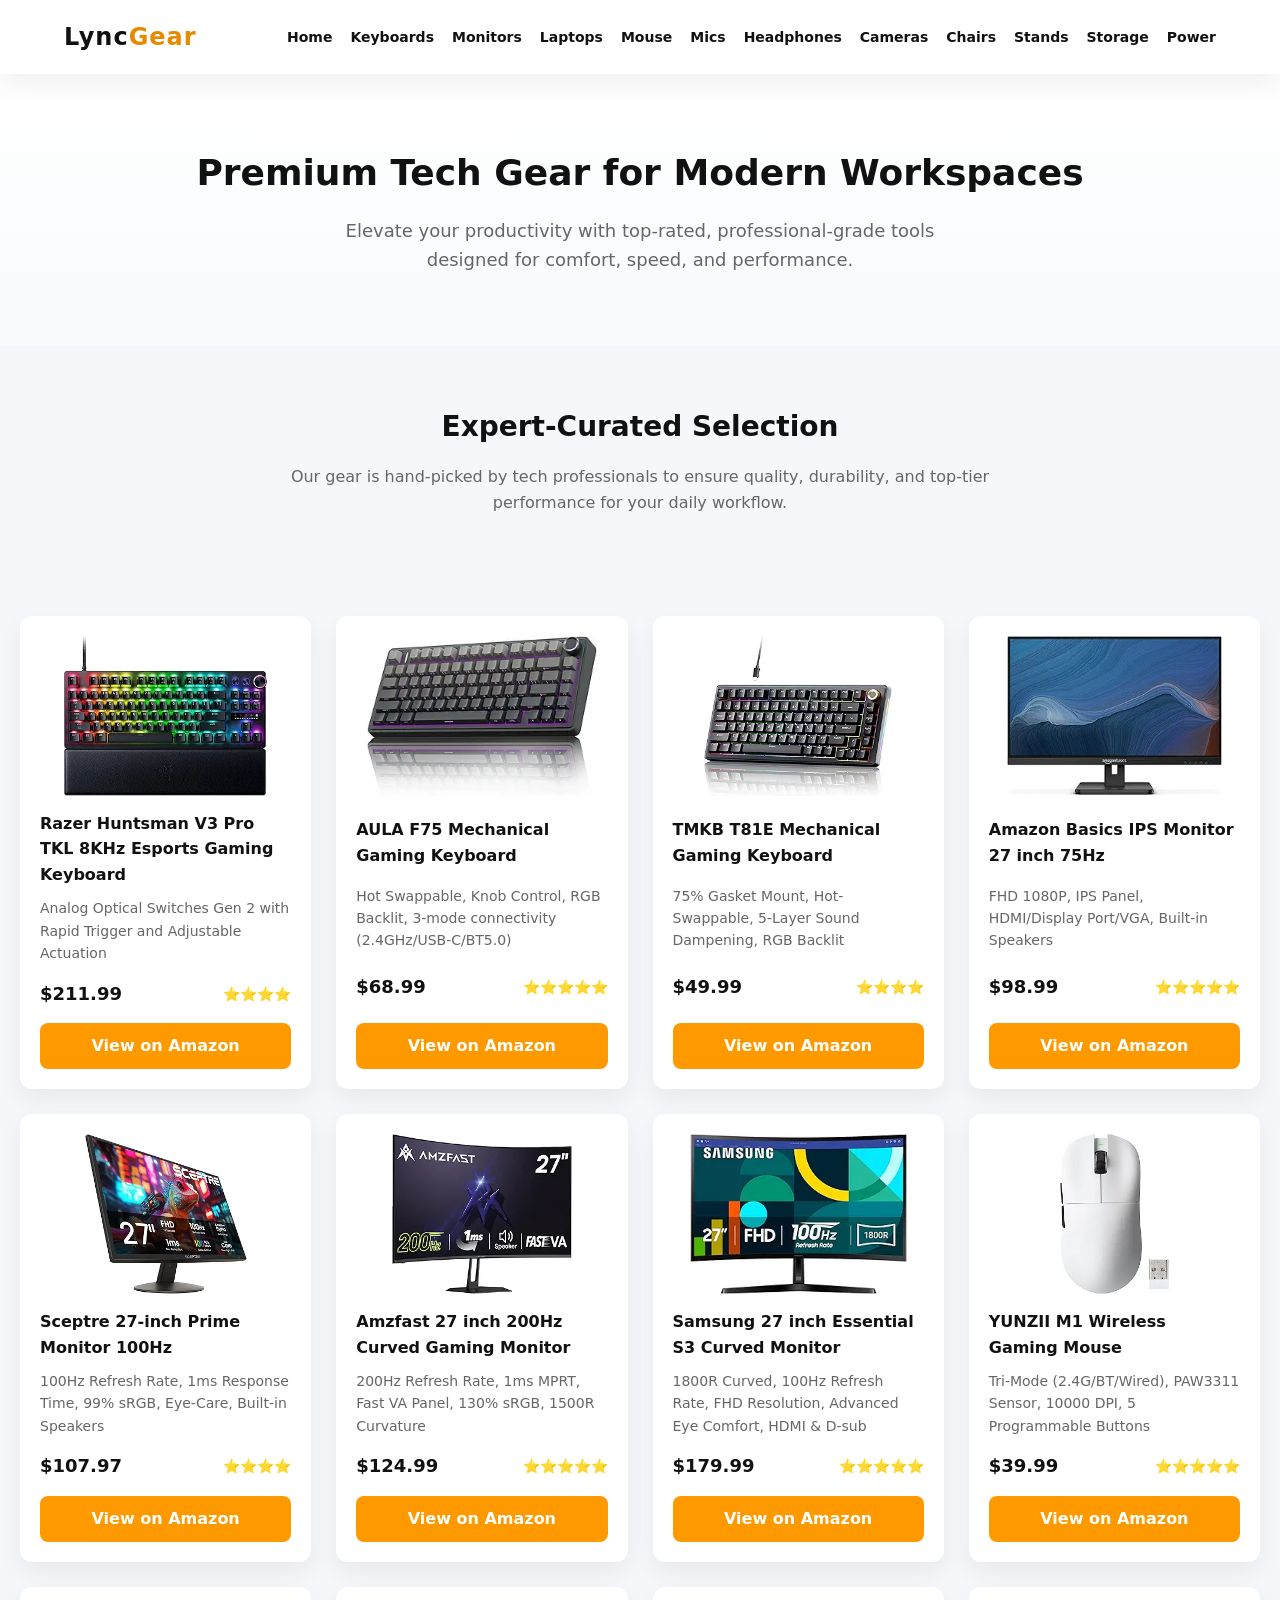
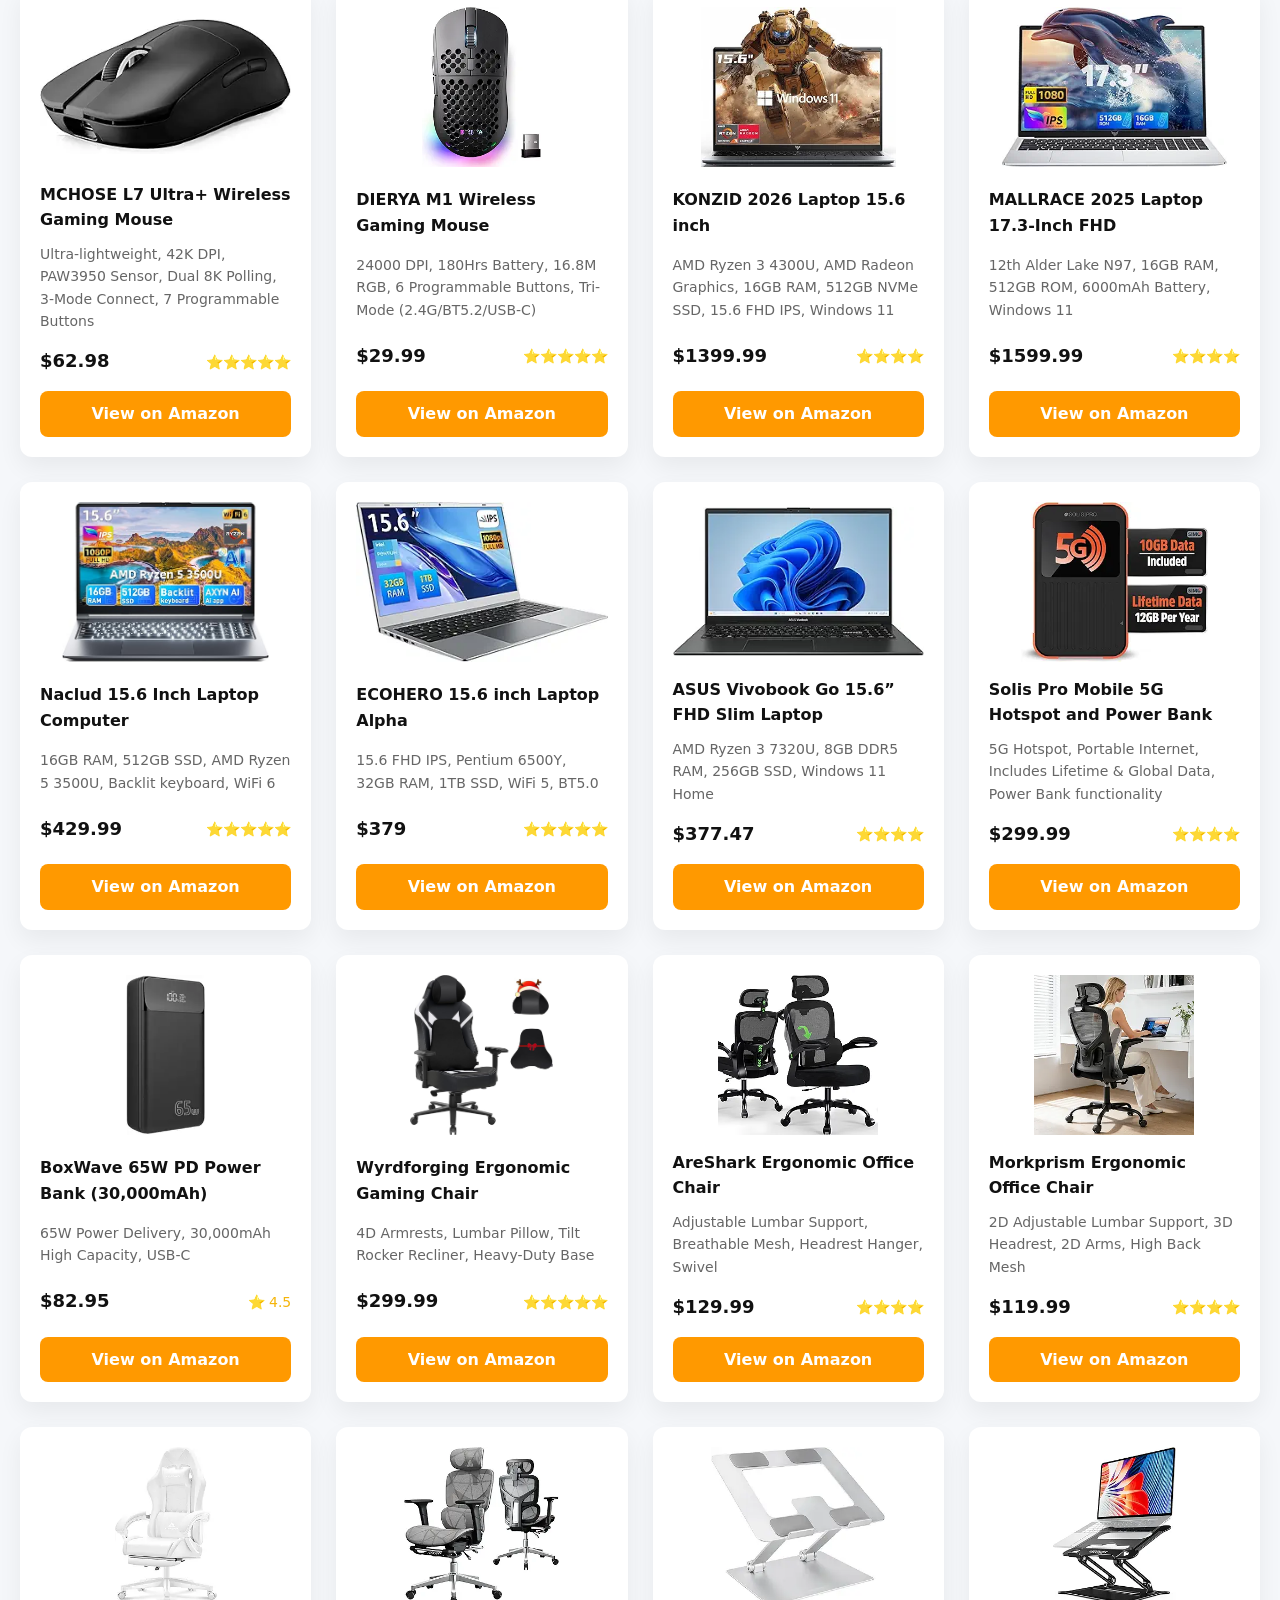
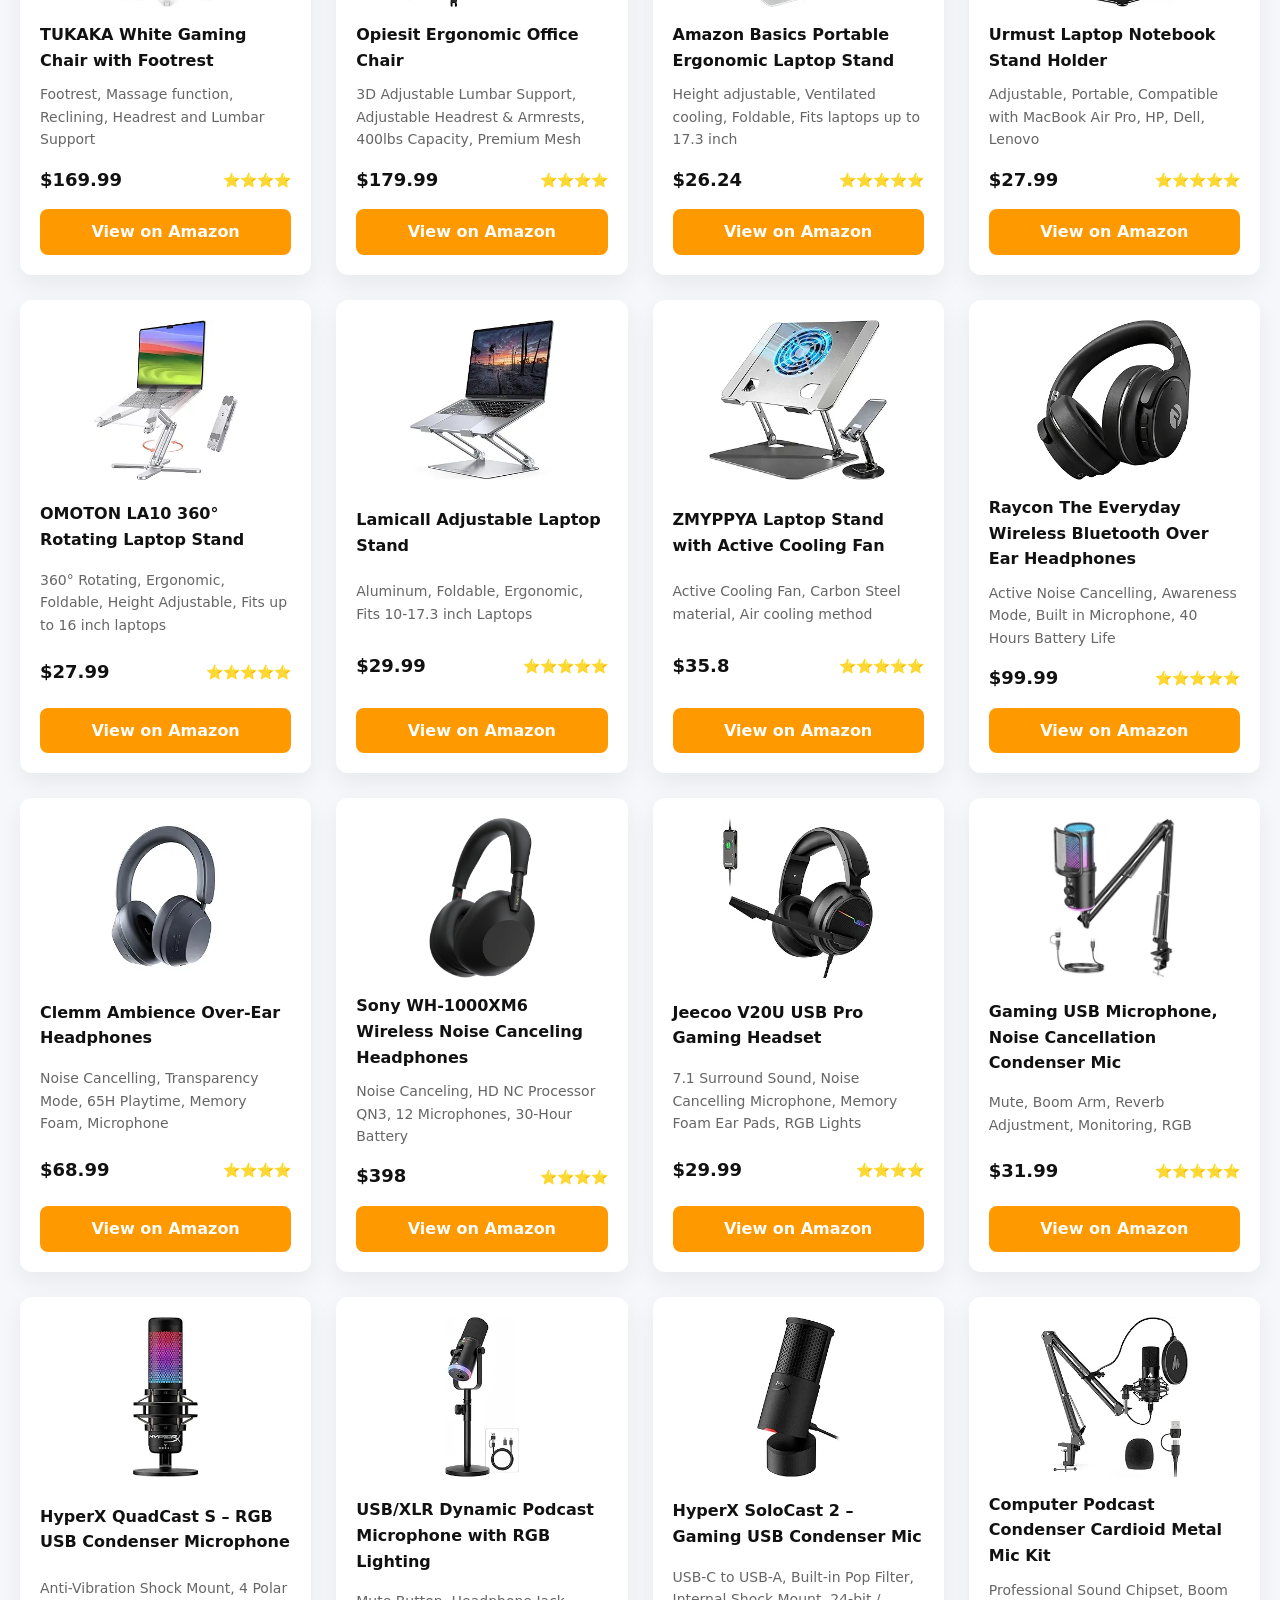
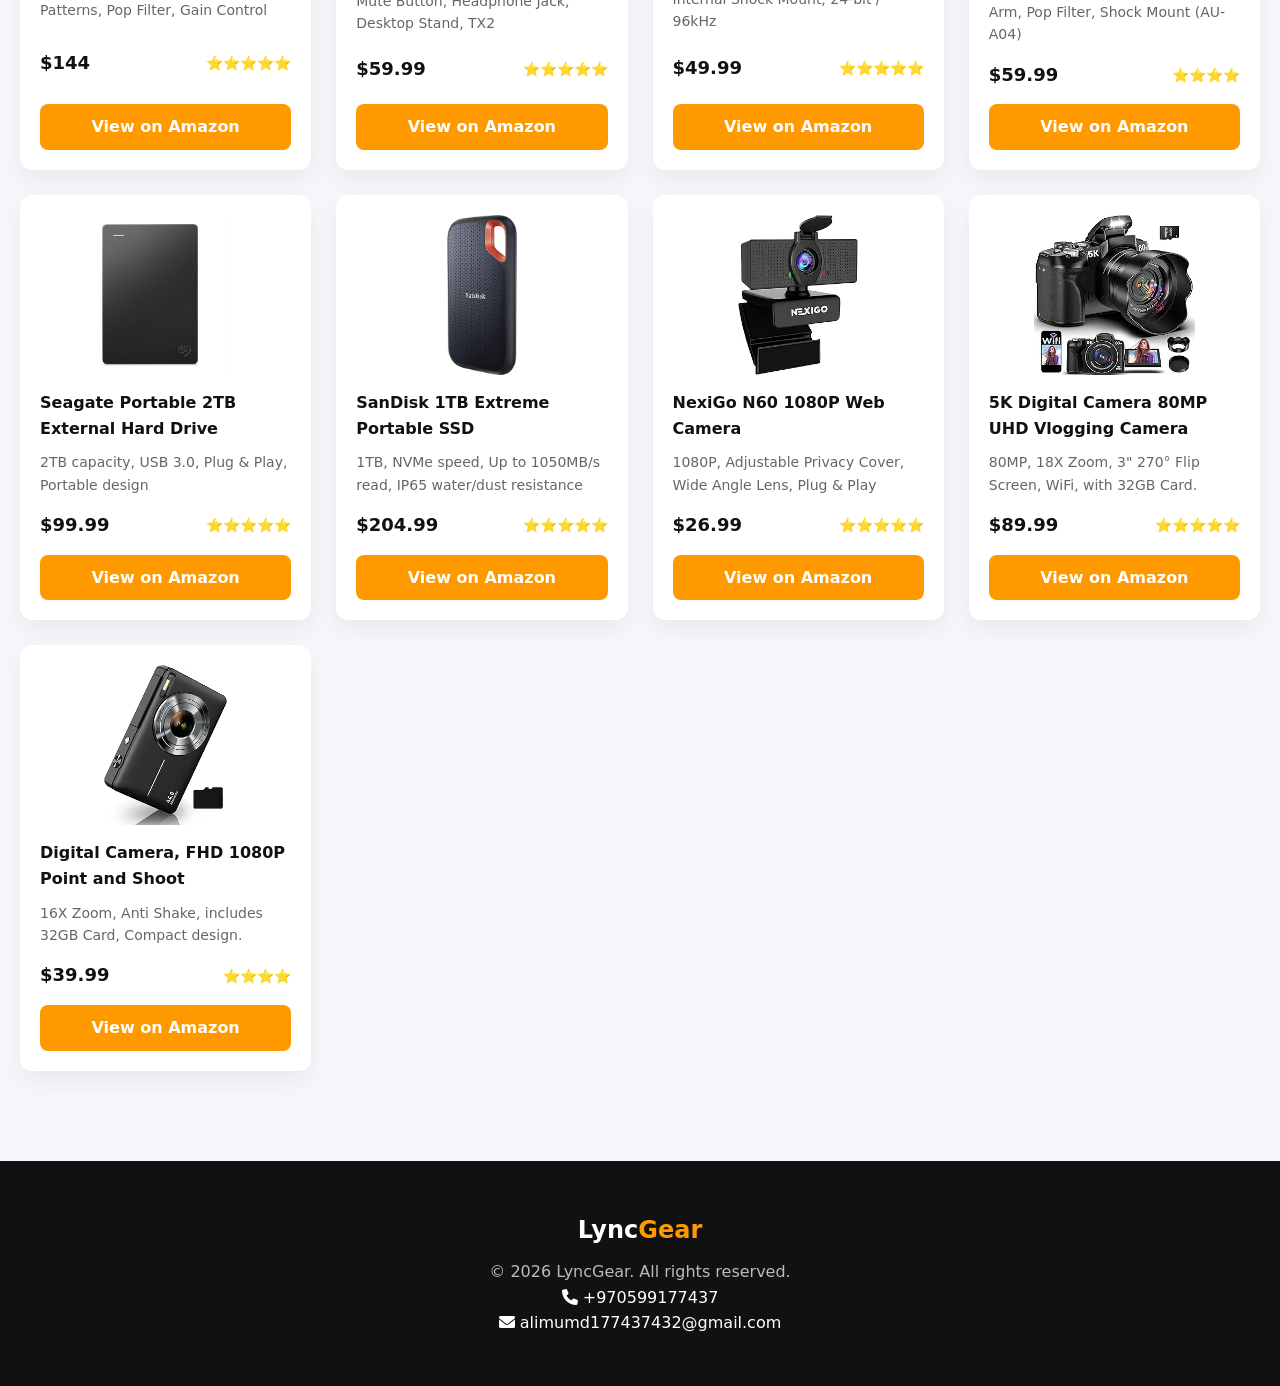
==== index.html @ f84179d7 "First upload for LyncGear" ====
<!doctype html>
<html lang="en">
  <head>
    <link rel="canonical" href="https://lyncgear.com/index.html" />
    <meta charset="UTF-8" />
    <meta name="viewport" content="width=device-width, initial-scale=1.0" />
    <link rel="icon" type="image/png" href="/imges/favicon.png" />
    <link
      rel="stylesheet"
      href="https://cdnjs.cloudflare.com/ajax/libs/font-awesome/6.0.0/css/all.min.css"
    />
    <title>
      LyncGear | Premium Tech & Programming Gear for High-Performance Workspaces
    </title>

    <meta
      name="description"
      content="Upgrade your workspace with LyncGear. Discover high-performance programming gear, ergonomic tech gadgets, and professional tools for coders and tech specialists."
    />
    <link rel="stylesheet" href="style.css" />

    <script type="application/ld+json">
      {
        "@context": "https://schema.org/",
        "@type": "WebSite",
        "name": "LyncGear",
        "url": "https://lyncgear.com/",
        "description": "Premium tech gear for software developers and tech professionals.",
        "potentialAction": {
          "@type": "SearchAction",
          "target": "https://lyncgear.com/search?q={search_term_string}",
          "query-input": "required name=search_term_string"
        }
      }
    </script>
  </head>
  <body>
    <nav>
      <div class="logo">Lync<span style="color: #e68a00">Gear</span></div>
      <button class="menu-toggle" aria-label="Toggle navigation">
        <i class="fas fa-bars"></i>
      </button>
      <ul>
        <li><a href="index.html">Home</a></li>
        <li><a href="keyboards.html">Keyboards</a></li>
        <li><a href="monitors.html">Monitors</a></li>
        <li><a href="laptops.html">Laptops</a></li>
        <li><a href="mouse.html">Mouse</a></li>
        <li><a href="microphone.html">Mics</a></li>
        <li><a href="headphones.html">Headphones</a></li>
        <li><a href="cameras.html">Cameras</a></li>
        <li><a href="chairs.html">Chairs</a></li>
        <li><a href="stands.html">Stands</a></li>
        <li><a href="storage.html">Storage</a></li>
        <li><a href="power.html">Power</a></li>
      </ul>
    </nav>

    <section class="hero">
      <h1>Premium Tech Gear for Modern Workspaces</h1>
      <p>
        Elevate your productivity with top-rated, professional-grade tools
        designed for comfort, speed, and performance.
      </p>
    </section>

    <section class="expert-picks">
      <h2>Expert-Curated Selection</h2>
      <p>
        Our gear is hand-picked by tech professionals to ensure quality,
        durability, and top-tier performance for your daily workflow.
      </p>
    </section>

    <section class="products" id="products-grid"></section>

    <footer>
      <div class="footer-content">
        <div class="footer-logo">Lync<span>Gear</span></div>
        <div class="contact-info">
          <p>&copy; 2026 LyncGear. All rights reserved.</p>
          <a href="tel:+970599177437"
            ><i class="fas fa-phone"></i> +970599177437</a
          >
          <br />
          <a href="mailto:alimumd177437432@gmail.com"
            ><i class="fas fa-envelope"></i> alimumd177437432@gmail.com</a
          >
        </div>
      </div>
    </footer>

    <script src="index.js"></script>
    <script>
      fetch("index.json")
        .then((res) => res.json())
        .then((data) => renderProducts(data.products));
    </script>
  </body>
</html>
---- style.css ----
/* =========================
   1. ROOT VARIABLES
========================= */

:root {
  --primary: #ff9900;
  --primary-hover: #e68a00;
  --bg: #f5f7fa;
  --card: #ffffff;
  --text: #111;
  --muted: #666;
  --radius: 12px;
  --shadow: 0 10px 25px rgba(0, 0, 0, 0.06);
}

/* =========================
   2. GLOBAL
========================= */

* {
  box-sizing: border-box;
  margin: 0;
  padding: 0;
}

body {
  font-family: "Inter", system-ui, sans-serif;
  background: var(--bg);
  color: var(--text);
  line-height: 1.6;
}

/* =========================
   3. NAVBAR
========================= */

nav {
  background: white;
  padding: 18px 5%;
  display: flex;
  justify-content: space-between;
  align-items: center;
  flex-wrap: wrap;

  position: sticky;
  top: 0;
  z-index: 1000;

  box-shadow: var(--shadow);
}

.logo {
  font-size: 24px;
  font-weight: 700;
  letter-spacing: 1px;
  cursor: pointer;
}

nav ul {
  display: flex;
  list-style: none;
  gap: 18px;
  flex-wrap: wrap;
}

nav a {
  text-decoration: none;
  color: var(--text);
  font-weight: 600;
  font-size: 14px;
  transition: 0.25s;
}

nav a:hover {
  color: var(--primary);
}

/* =========================
   4. HERO SECTION
========================= */

.hero {
  text-align: center;
  padding: 70px 20px;
  background: linear-gradient(180deg, #ffffff, #f8fafc);
}

.hero h1 {
  font-size: 36px;
  margin-bottom: 15px;
  font-weight: 700;
}

.hero p {
  max-width: 650px;
  margin: auto;
  color: var(--muted);
  font-size: 18px;
}

/* =========================
   5. EXPERT SECTION
========================= */

.expert-picks {
  text-align: center;
  padding: 60px 20px;
}

.expert-picks h2 {
  font-size: 28px;
  margin-bottom: 15px;
}

.expert-picks p {
  max-width: 700px;
  margin: auto;
  color: var(--muted);
}

/* =========================
   6. PRODUCT GRID
========================= */

.products {
  width: 100%;
  max-width: 1400px;
  margin: auto;

  display: grid;

  grid-template-columns: repeat(auto-fit, minmax(250px, 1fr));

  gap: 25px;

  padding: 40px 20px;
}

/* =========================
   7. PRODUCT CARD
========================= */

.product {
  background: var(--card);
  border-radius: var(--radius);

  padding: 20px;

  box-shadow: var(--shadow);

  transition: 0.25s;

  display: flex;
  flex-direction: column;
  justify-content: space-between;
}

.product:hover {
  transform: translateY(-6px);
}

.product img {
  width: 100%;
  height: 160px;

  object-fit: contain;

  margin-bottom: 15px;
}

/* title */

.product h3 {
  font-size: 16px;
  margin-bottom: 10px;
}

/* feature */

.feature {
  font-size: 14px;
  color: var(--muted);
  margin-bottom: 15px;
}

/* meta */

.meta {
  display: flex;
  justify-content: space-between;
  align-items: center;

  margin-bottom: 15px;
}

.price {
  font-weight: 700;
  font-size: 18px;
}

.rating {
  color: #f5b50a;
  font-size: 14px;
}

/* button */

.buy {
  display: block;

  text-align: center;

  background: var(--primary);

  color: white;

  padding: 10px;

  border-radius: 8px;

  font-weight: 600;

  text-decoration: none;

  transition: 0.25s;
}

.buy:hover {
  background: var(--primary-hover);
}

/* =========================
   8. FOOTER
========================= */

footer {
  background: #111;

  color: white;

  padding: 50px 20px;

  margin-top: 50px;
}

.footer-content {
  max-width: 1200px;

  margin: auto;

  text-align: center;
}

.footer-logo {
  font-size: 24px;
  font-weight: 700;
  margin-bottom: 10px;
}

.footer-logo span {
  color: var(--primary);
}

.contact-info {
  color: #bbb;
}

.contact-info a {
  color: white;
  text-decoration: none;
}

/* =========================
   9. RESPONSIVE
========================= */

@media (max-width: 1024px) {
  .hero h1 {
    font-size: 30px;
  }

  .products {
    gap: 20px;
  }
}

@media (max-width: 768px) {
  nav {
    flex-direction: column;
    gap: 10px;
  }

  nav ul {
    justify-content: center;
  }

  .hero {
    padding: 50px 15px;
  }

  .hero h1 {
    font-size: 26px;
  }

  .hero p {
    font-size: 16px;
  }
}

@media (max-width: 480px) {
  .products {
    grid-template-columns: 1fr;
  }

  .product img {
    height: 140px;
  }

  .hero h1 {
    font-size: 22px;
  }
}
/* =========================
   10. MOBILE MENU
========================= */

/* تعريف الزر بشكل عام (يظهر في الموبايل فقط بفضل الـ Media Query أدناه) */
.menu-toggle {
  display: none;
  background: none;
  border: none;
  font-size: 24px;
  cursor: pointer;
  color: var(--text);
  padding: 5px;
}

/* التنسيق الخاص بشاشات الموبايل */
@media (max-width: 768px) {
  .menu-toggle {
    display: block; /* يظهر الزر هنا */
  }

  nav {
    flex-direction: row;
    justify-content: space-between;
    align-items: center;
    padding: 10px 20px;
  }

  nav ul {
    display: none; /* مخفية افتراضياً */
    flex-direction: column;
    width: 100%;
    text-align: center;
    gap: 10px;
    padding-top: 15px;
    border-top: 1px solid #eee;
    margin-top: 10px;
  }

  nav ul.show {
    display: flex; /* تظهر عند الضغط */
  }
}
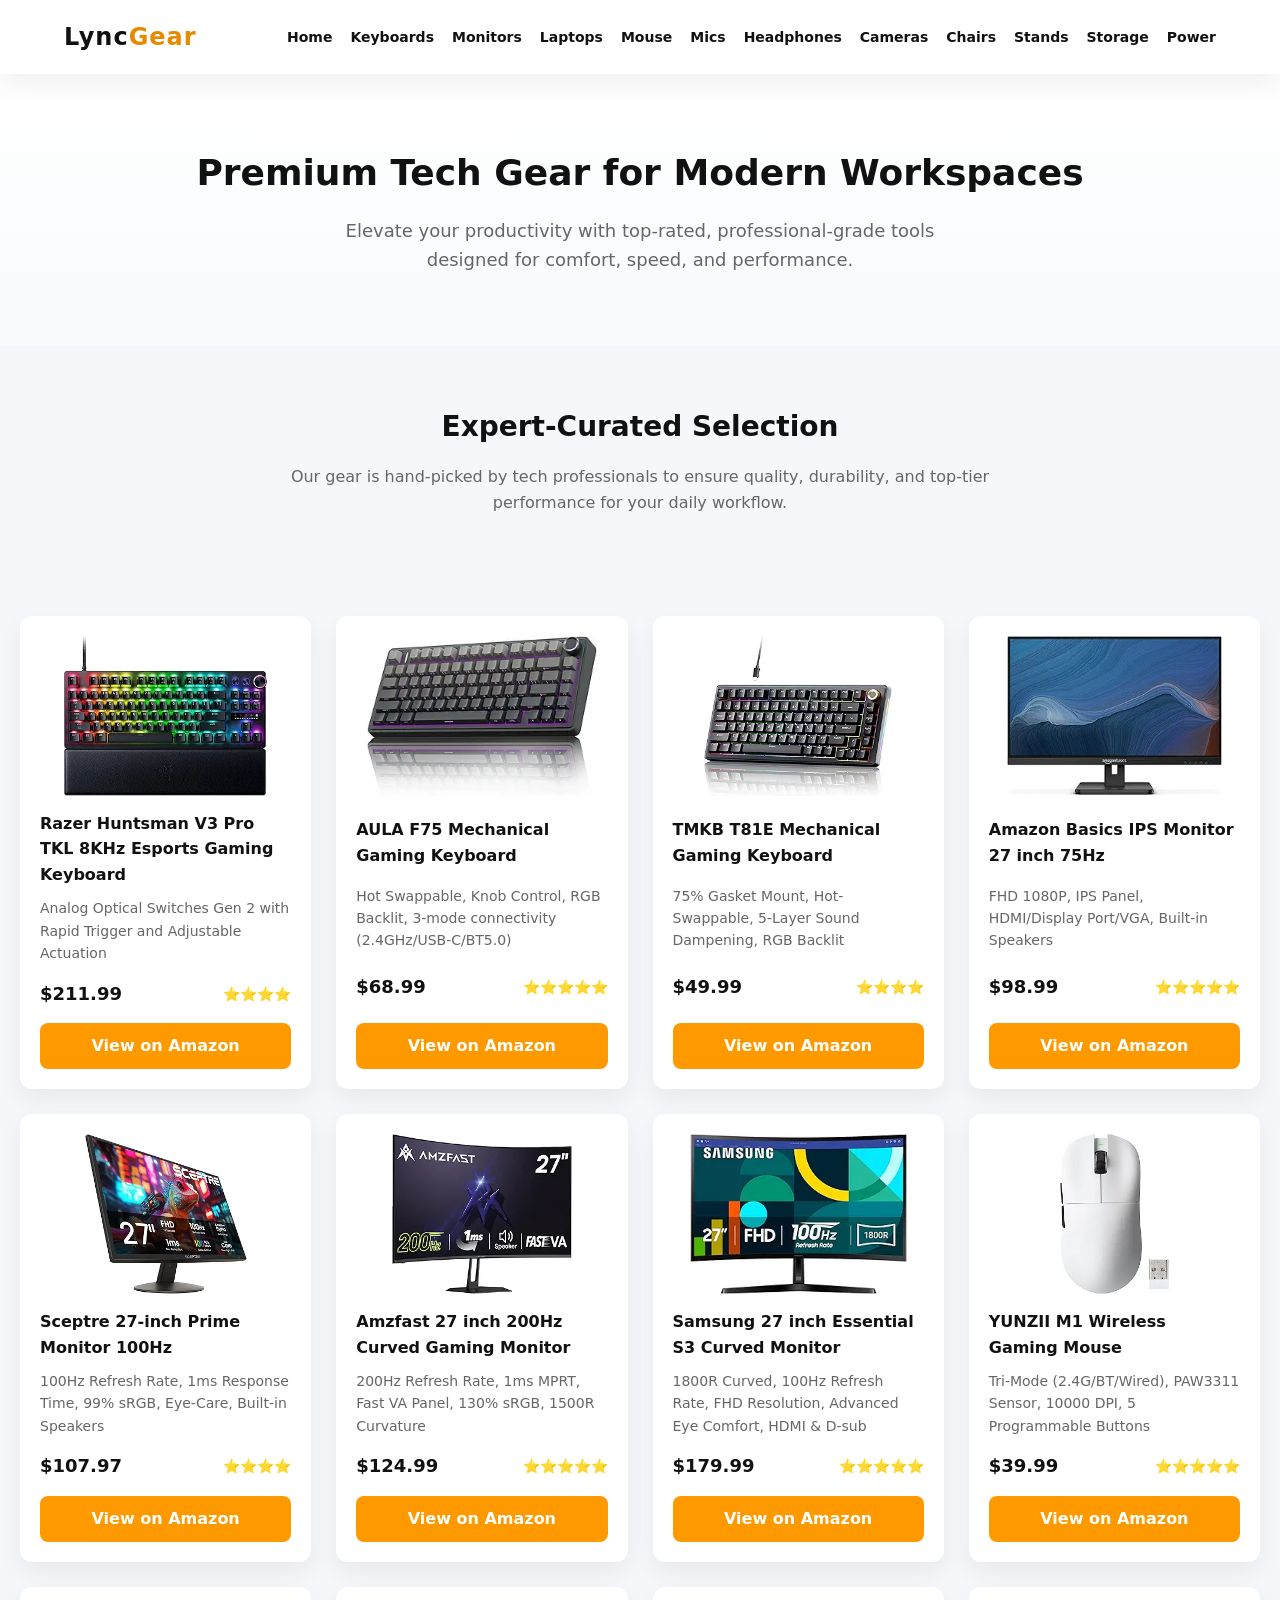
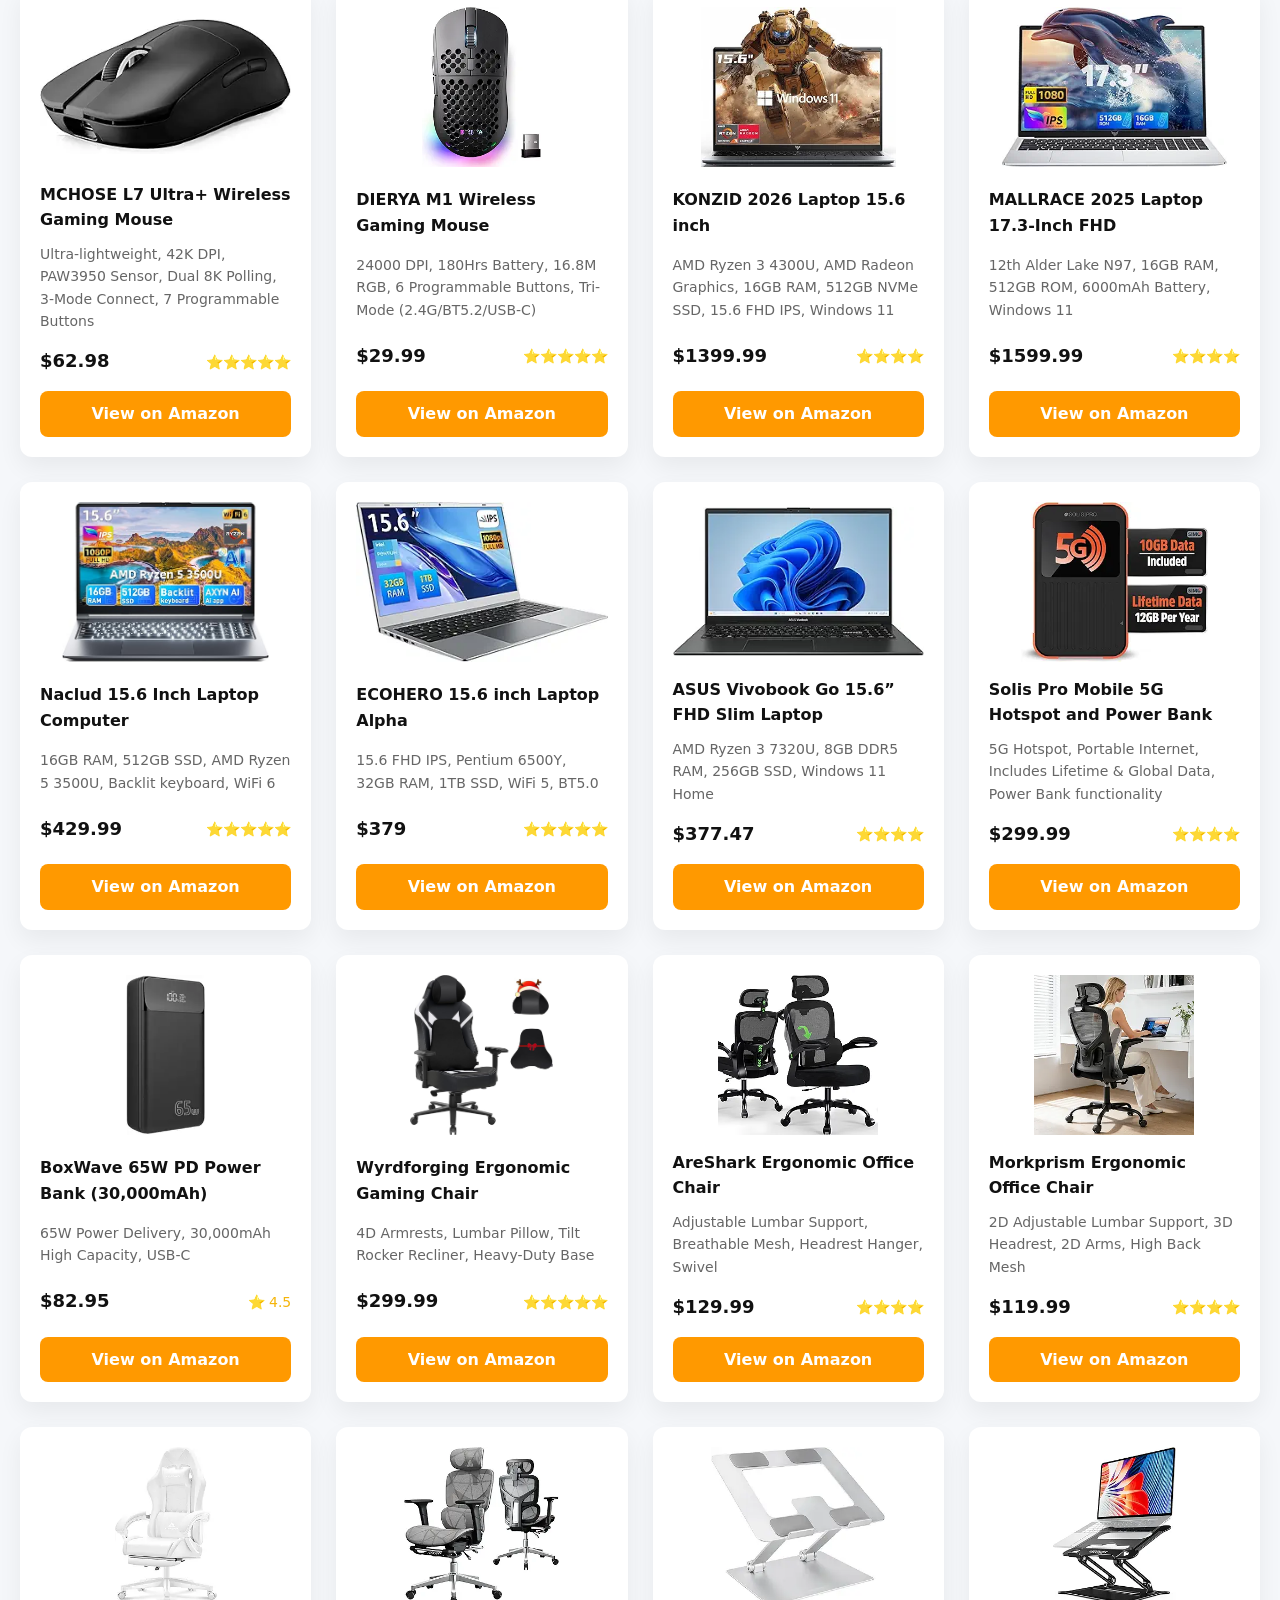
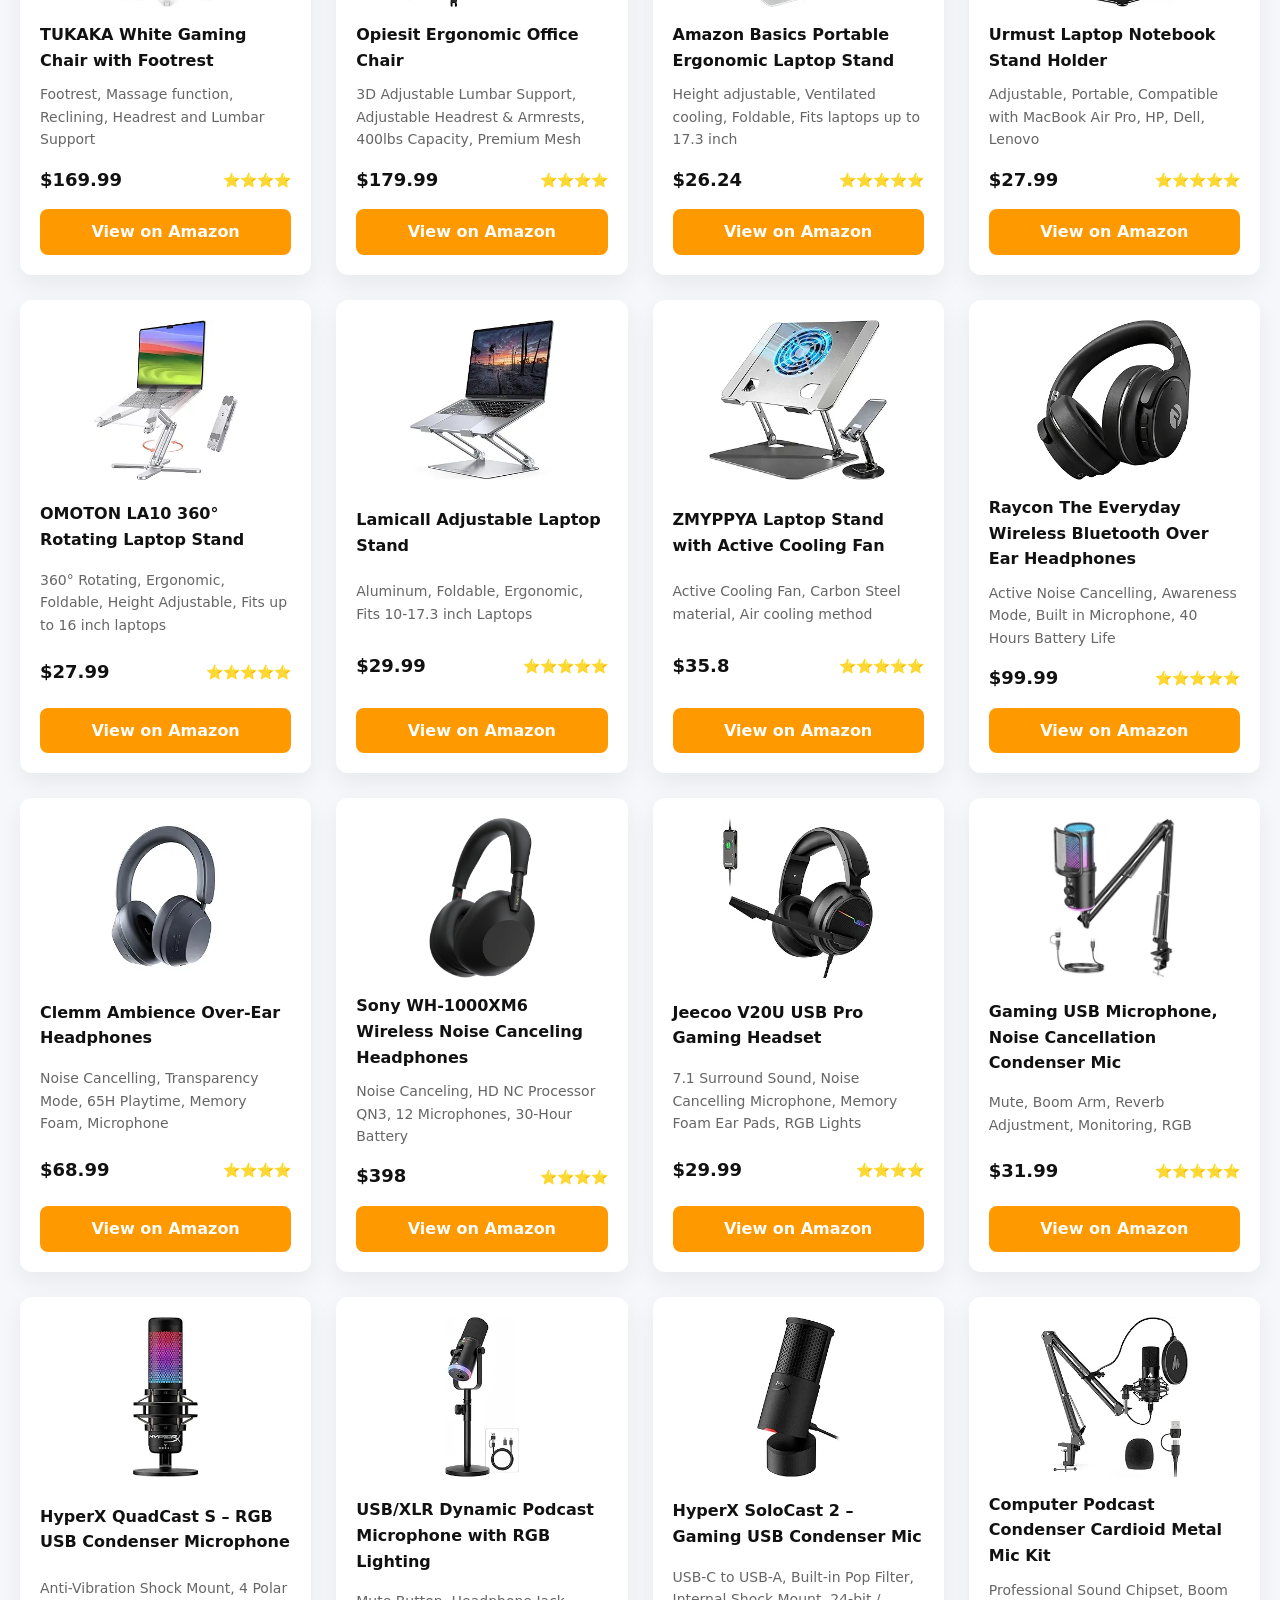
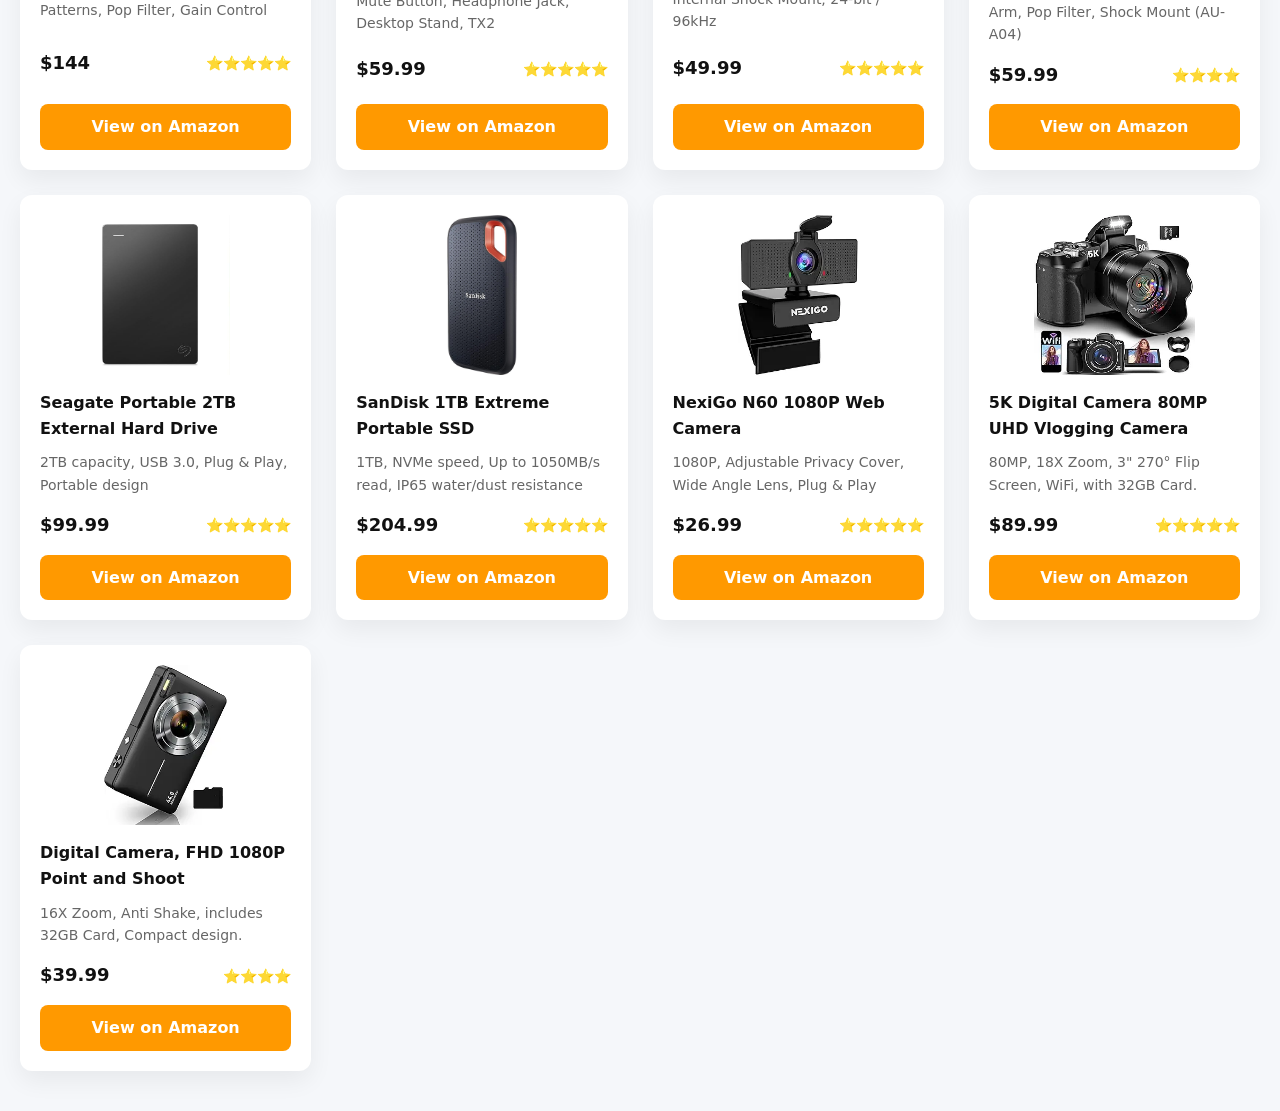
==== commit 3a919c52: "update the website" ====
--- a/index.html
+++ b/index.html
@@ -1,10 +1,13 @@
 <!doctype html>
 <html lang="en">
   <head>
-    <link rel="canonical" href="https://lyncgear.com/index.html" />
+    <link
+      rel="canonical"
+      href="https://alimumd177437432-a11y.github.io/LyncGear/"
+    />
     <meta charset="UTF-8" />
     <meta name="viewport" content="width=device-width, initial-scale=1.0" />
-    <link rel="icon" type="image/png" href="/imges/favicon.png" />
+    <link rel="icon" type="image/png" href="imges/favicon.png" />
     <link
       rel="stylesheet"
       href="https://cdnjs.cloudflare.com/ajax/libs/font-awesome/6.0.0/css/all.min.css"
@@ -24,7 +27,7 @@
         "@context": "https://schema.org/",
         "@type": "WebSite",
         "name": "LyncGear",
-        "url": "https://lyncgear.com/",
+        "url": "https://alimumd177437432-a11y.github.io/LyncGear/",
         "description": "Premium tech gear for software developers and tech professionals.",
         "potentialAction": {
           "@type": "SearchAction",
@@ -43,14 +46,14 @@
       <ul>
         <li><a href="index.html">Home</a></li>
         <li><a href="keyboards.html">Keyboards</a></li>
-        <li><a href="monitors.html">Monitors</a></li>
+        <li><a href="Monitors.html">Monitors</a></li>
         <li><a href="laptops.html">Laptops</a></li>
-        <li><a href="mouse.html">Mouse</a></li>
-        <li><a href="microphone.html">Mics</a></li>
+        <li><a href="Mouse.html">Mouse</a></li>
+        <li><a href="Microphone.html">Mics</a></li>
         <li><a href="headphones.html">Headphones</a></li>
-        <li><a href="cameras.html">Cameras</a></li>
-        <li><a href="chairs.html">Chairs</a></li>
-        <li><a href="stands.html">Stands</a></li>
+        <li><a href="Cameras.html">Cameras</a></li>
+        <li><a href="Chairs.html">Chairs</a></li>
+        <li><a href="Stands.html">Stands</a></li>
         <li><a href="storage.html">Storage</a></li>
         <li><a href="power.html">Power</a></li>
       </ul>
@@ -74,21 +77,7 @@
 
     <section class="products" id="products-grid"></section>
 
-    <footer>
-      <div class="footer-content">
-        <div class="footer-logo">Lync<span>Gear</span></div>
-        <div class="contact-info">
-          <p>&copy; 2026 LyncGear. All rights reserved.</p>
-          <a href="tel:+970599177437"
-            ><i class="fas fa-phone"></i> +970599177437</a
-          >
-          <br />
-          <a href="mailto:alimumd177437432@gmail.com"
-            ><i class="fas fa-envelope"></i> alimumd177437432@gmail.com</a
-          >
-        </div>
-      </div>
-    </footer>
+
 
     <script src="index.js"></script>
     <script>
--- a/style.css
+++ b/style.css
@@ -229,46 +229,6 @@
   background: var(--primary-hover);
 }
 
-/* =========================
-   8. FOOTER
-========================= */
-
-footer {
-  background: #111;
-
-  color: white;
-
-  padding: 50px 20px;
-
-  margin-top: 50px;
-}
-
-.footer-content {
-  max-width: 1200px;
-
-  margin: auto;
-
-  text-align: center;
-}
-
-.footer-logo {
-  font-size: 24px;
-  font-weight: 700;
-  margin-bottom: 10px;
-}
-
-.footer-logo span {
-  color: var(--primary);
-}
-
-.contact-info {
-  color: #bbb;
-}
-
-.contact-info a {
-  color: white;
-  text-decoration: none;
-}
 
 /* =========================
    9. RESPONSIVE
